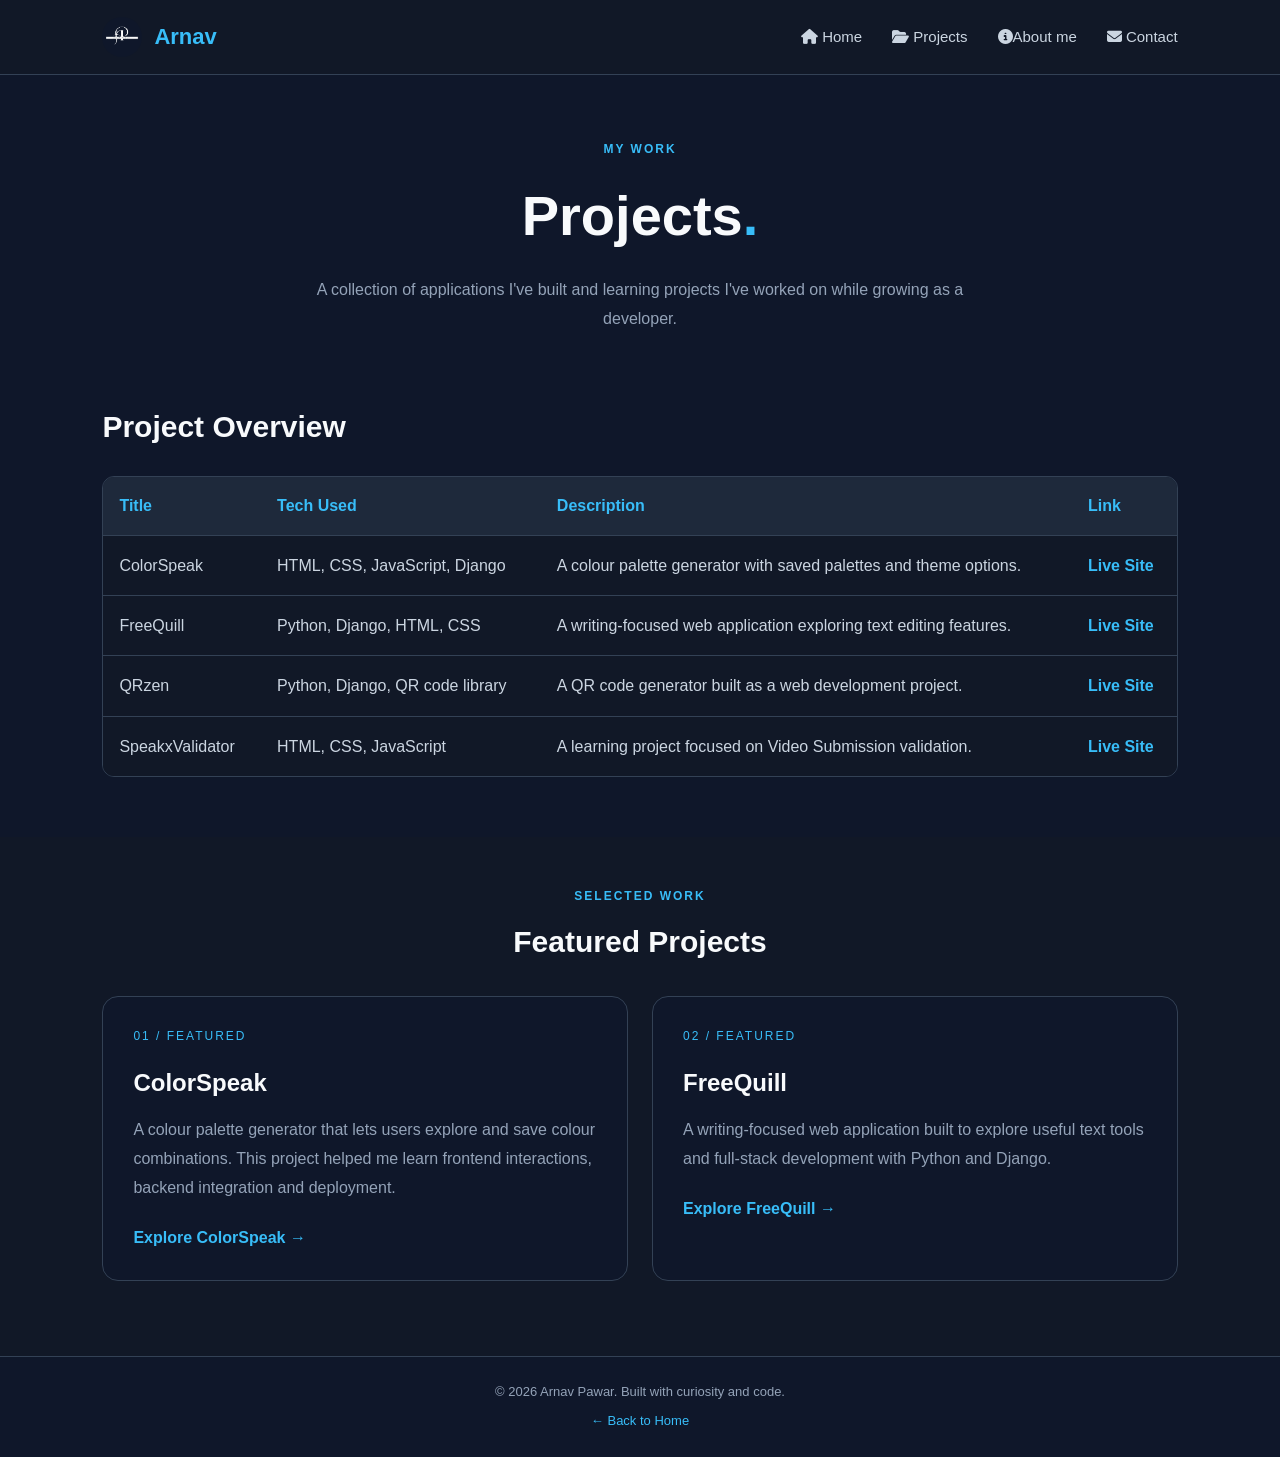
==== projects.html @ 34325a94 "inital" ====
<!DOCTYPE html>
<html lang="en">
<head>
    <meta charset="UTF-8">
    <meta name="viewport" content="width=device-width, initial-scale=1.0">
    <title>Projects | Arnav Pawar</title>
    <link rel="stylesheet" href="https://cdnjs.cloudflare.com/ajax/libs/font-awesome/6.7.2/css/all.min.css"/>
    <link rel="stylesheet" href="style.css">
</head>
<body>

    <header class="navbar">
        <a href="index.html" class="logo">
            <img src="logo.png" alt="Arnav logo">
            <span>Arnav</span>
        </a>

        <nav>
            <ul class="nav-links">
                <li><a href="index.html"> <i class="fa-solid fa-house" aria-hidden="true"></i> Home</a> </li>
                <li><a href="projects.html">  <i class="fa-solid fa-folder-open" aria-hidden="true"></i> Projects</a></li>
                <li><a href="index.html"><i class="fa-solid fa-circle-info"></i>About me</a></li>
                <li><a href="contact.html">  <i class="fa-solid fa-envelope" aria-hidden="true"></i> Contact</a></li>
            </ul>
        </nav>
    </header>

    <main class="projects-page">

        <section class="projects-hero">
            <p class="section-label">MY WORK</p>
            <h1>Projects<span>.</span></h1>
            <p>
                A collection of applications I've built and learning
                projects I've worked on while growing as a developer.
            </p>
        </section>

        <!-- Projects Table -->
        <section class="project-table-section">
            <h2>Project Overview</h2>

            <div class="table-container">
                <table>
                    <thead>
                        <tr>
                            <th scope="col">Title</th>
                            <th scope="col">Tech Used</th>
                            <th scope="col">Description</th>
                            <th scope="col">Link</th>
                        </tr>
                    </thead>

                    <tbody>
                        <tr>
                            <td>ColorSpeak</td>
                            <td>HTML, CSS, JavaScript, Django</td>
                            <td>
                                A colour palette generator with saved
                                palettes and theme options.
                            </td>
                            <td>
                                <a href="https://colorspeak.netlify.app"
                                   target="_blank"
                                   rel="noopener noreferrer">Live Site</a>
                            </td>
                        </tr>

                        <tr>
                            <td>FreeQuill</td>
                            <td>Python, Django, HTML, CSS</td>
                            <td>
                                A writing-focused web application
                                exploring text editing features.
                            </td>
                            <td>
                                <a href="https://blog-web-eez4.onrender.com/"
                                   target="_blank"
                                   rel="noopener noreferrer">Live Site</a>
                            </td>
                        </tr>

                        <tr>
                            <td>QRzen</td>
                            <td>Python, Django, QR code library</td>
                            <td>
                                A QR code generator built as a
                                web development project.
                            </td>
                            <td>
                                <a href="https://qrcodegenerator-q5nn.onrender.com/"
                                   target="_blank"
                                   rel="noopener noreferrer">Live Site</a>
                            </td>
                        </tr>

                        <tr>
                            <td>SpeakxValidator</td>
                            <td>HTML, CSS, JavaScript</td>
                            <td>
                                A learning project focused on Video Submission validation.
                            </td>
                            <td>
                                <a href="https://speakxvalidator.netlify.app/"
                                   target="_blank"
                                   rel="noopener noreferrer">Live Site</a>
                            </td>
                        </tr>
                    </tbody>
                </table>
            </div>
        </section>

   
        <section class="featured-projects">
            <div class="featured-heading">
                <p class="section-label">SELECTED WORK</p>
                <h2>Featured Projects</h2>
            </div>

            <div class="featured-grid">

                <article class="featured-card">
                    <p class="project-number">01 / FEATURED</p>
                    <h3>ColorSpeak</h3>
                    <p>
                        A colour palette generator that lets users
                        explore and save colour combinations. This
                        project helped me learn frontend interactions,
                        backend integration and deployment.
                    </p>
                    <a href="https://colorspeak.netlify.app"
                       target="_blank"
                       rel="noopener noreferrer">
                        Explore ColorSpeak →
                    </a>
                </article>

                <article class="featured-card">
                    <p class="project-number">02 / FEATURED</p>
                    <h3>FreeQuill</h3>
                    <p>
                        A writing-focused web application built to
                        explore useful text tools and full-stack
                        development with Python and Django.
                    </p>
                    <a href="https://blog-web-eez4.onrender.com"
                       target="_blank"
                       rel="noopener noreferrer">
                        Explore FreeQuill →
                    </a>
                </article>

            </div>
        </section>

    </main>

    <footer class="footer">
        <p>© 2026 Arnav Pawar. Built with curiosity and code.</p>
        <p><a href="index.html">← Back to Home</a></p>
    </footer>

</body>
</html>
---- style.css ----
* {
    margin: 0;
    padding: 0;
    box-sizing: border-box;
}


body {
    font-family: Arial, sans-serif;
    background-color: #0f172a;
    color: #f8fafc;
    line-height: 1.6;
}

a {
    transition: color 0.3s ease, background-color 0.3s ease;
}



.navbar {
    position: fixed;
    top: 0;
    left: 0;
    width: 100%;
    height: 75px;

    display: flex;
    justify-content: space-between;
    align-items: center;

    padding: 0 8%;
    background-color: #111827;
    border-bottom: 1px solid #334155;
    z-index: 1000;
}

.logo {
    display: flex;
    align-items: center;
    gap: 12px;

    color: #38bdf8;
    text-decoration: none;
    font-size: 22px;
    font-weight: bold;
}

.logo img {
    width: 40px;
    height: 40px;
    object-fit: cover;
    border-radius: 50%;
}

.nav-links {
    display: flex;
    align-items: center;
    gap: 30px;
    list-style: none;
}

.nav-links a {
    color: #cbd5e1;
    text-decoration: none;
    font-size: 15px;
}

.nav-links a:hover {
    color: #38bdf8;
}



main {
    padding-top: 75px;
}

.hero {
    min-height: 78vh;

    display: flex;
    flex-direction: column;
    justify-content: center;
    align-items: center;

    text-align: center;
    padding: 45px 20px;
}

.profile-photo {
    width: 180px;
    height: 180px;
    object-fit: cover;
    border-radius: 50%;
    border: 3px solid #38bdf8;
    margin-bottom: 20px;
}

.intro {
    color: #38bdf8;
    font-size: 13px;
    font-weight: bold;
    letter-spacing: 3px;
    margin-bottom: 8px;
}

.hero h1 {
    font-size: clamp(36px, 5vw, 60px);
    line-height: 1.2;
    margin-bottom: 8px;
}

.hero-heading {
    font-size: clamp(25px, 4vw, 42px);
    margin-bottom: 20px;
}

.hero-heading span,
.highlight {
    color: #38bdf8;
}

.hero-description {
    max-width: 650px;
    color: #94a3b8;
    font-size: 17px;
    line-height: 1.8;
    margin-bottom: 28px;
}

.hero-btn {
    display: inline-block;
    padding: 13px 26px;

    background-color: #38bdf8;
    color: #0f172a;

    text-decoration: none;
    font-weight: bold;
    border-radius: 8px;
}

.hero-btn:hover {
    background-color: #7dd3fc;
    transform: translateY(-2px);
}



.section-label {
    color: #38bdf8;
    font-size: 12px;
    letter-spacing: 2px;
    font-weight: bold;
    margin-bottom: 12px;
}

.about-box h2,
.card-heading h2,
.education-section h2,
.skills-section h2,
.links-section h2 {
    font-size: 30px;
    line-height: 1.3;
    margin-bottom: 16px;
}




.middle-row {
    display: grid;
    grid-template-columns: 1fr 2fr;
    gap: 24px;

    padding: 25px 8% 45px;
    align-items: stretch;
}

.subscribe-box,
.about-box {
    background-color: #111827;
    border: 1px solid #334155;
    border-radius: 16px;
    padding: 30px;
}

.subscribe-box h2 {
    font-size: 24px;
    margin-bottom: 12px;
}

.subscribe-box p {
    color: #94a3b8;
    margin-bottom: 22px;
    line-height: 1.7;
}

.subscribe-box form {
    display: flex;
    flex-direction: column;
    gap: 12px;
}

.subscribe-box input {
    width: 100%;
    padding: 13px;

    border: 1px solid #475569;
    border-radius: 8px;

    background-color: #0f172a;
    color: #f8fafc;
    font-size: 14px;
}

.subscribe-box input:focus {
    outline: 2px solid #38bdf8;
    outline-offset: 2px;
}

.subscribe-box button {
    padding: 13px;
    border: none;
    border-radius: 8px;

    background-color: #38bdf8;
    color: #0f172a;

    font-weight: bold;
    cursor: pointer;
}

.subscribe-box button:hover {
    background-color: #7dd3fc;
}

.about-box h3 {
    font-size: 17px;
    margin-bottom: 12px;
}

.about-box > p:last-child {
    color: #94a3b8;
    font-size: 15px;
    line-height: 1.9;
}


.card-section {
    padding: 45px 8% 70px;
}

.card-heading {
    text-align: center;
    margin-bottom: 30px;
}

.card-row {
    display: grid;
    grid-template-columns: repeat(3, 1fr);
    gap: 24px;
}

.info-card {
    display: flex;
    flex-direction: column;
    align-items: flex-start;

    background-color: #111827;
    border: 1px solid #334155;
    border-radius: 16px;
    padding: 28px;

    transition: transform 0.3s ease,
                border-color 0.3s ease;
}

.info-card:hover {
    transform: translateY(-5px);
    border-color: #38bdf8;
}

.card-icon {
    font-size: 38px;
    margin-bottom: 18px;
}

.info-card h3 {
    font-size: 21px;
    margin-bottom: 12px;
}

.info-card p {
    color: #94a3b8;
    font-size: 14px;
    line-height: 1.8;
    margin-bottom: 20px;
}

.info-card a {
    color: #38bdf8;
    text-decoration: none;
    font-weight: bold;
    margin-top: auto;
}

.info-card a:hover {
    color: #7dd3fc;
}



.education-section {
    padding: 60px 8%;
    background-color: #111827;
}

.education-list {
    padding-left: 25px;
    margin-top: 25px;
}

.education-list li {
    padding: 0 0 25px 10px;
}

.education-list li:last-child {
    padding-bottom: 0;
}

.education-list li::marker {
    color: #38bdf8;
    font-weight: bold;
}

.education-list h3 {
    font-size: 18px;
    margin-bottom: 5px;
}

.education-list p {
    color: #94a3b8;
    max-width: 650px;
}



.skills-section {
    padding: 60px 8%;
}

.skills-list {
    display: flex;
    flex-wrap: wrap;
    gap: 12px;
    cursor: pointer;

    list-style: none;
    margin-top: 25px;
}

.skills-list li {
    background-color: #111827;
    border: 1px solid #334155;
    border-radius: 8px;

    padding: 10px 18px;
    color: #cbd5e1;
}

.skills-list li:hover {
    border-color: #38bdf8;
    color: #38bdf8;
}



.links-section {
    padding: 55px 8%;
    background-color: #111827;
}

.links-section p {
    color: #94a3b8;
    margin-bottom: 12px;
}

.links-section a {
    color: #38bdf8;
    text-decoration: none;
}

.links-section a:hover {
    color: #7dd3fc;
    text-decoration: underline;
}


.footer {
    padding: 25px 8%;
    text-align: center;
    border-top: 1px solid #334155;
    color: #94a3b8;
    font-size: 13px;
}


@media (max-width: 900px) {
    .navbar {
        padding: 0 5%;
    }

    .middle-row {
        grid-template-columns: 1fr 1.5fr;
        padding-left: 5%;
        padding-right: 5%;
    }

    .card-section {
        padding-left: 5%;
        padding-right: 5%;
    }

    .card-row {
        gap: 16px;
    }

    .info-card {
        padding: 22px;
    }
}


@media (max-width: 650px) {
    .navbar {
        height: auto;
        min-height: 75px;
        padding: 12px 4%;
        gap: 12px;
    }

    .logo {
        gap: 8px;
        font-size: 17px;
    }

    .logo img {
        width: 32px;
        height: 32px;
    }

    .nav-links {
        gap: 10px;
    }

    .nav-links a {
        font-size: 11px;
    }

    main {
        padding-top: 75px;
    }

    .hero {
        min-height: auto;
        padding: 65px 20px;
    }

    .profile-photo {
        width: 135px;
        height: 135px;
    }

    .hero-description {
        font-size: 15px;
    }

    .middle-row {
        grid-template-columns: 1fr;
        padding: 20px 5% 35px;
        gap: 18px;
    }

    .subscribe-box,
    .about-box {
        padding: 24px;
    }

    .card-section {
        padding: 40px 5%;
    }

    .card-row {
        grid-template-columns: 1fr;
    }

    .education-section,
    .skills-section,
    .links-section {
        padding: 45px 5%;
    }

    .about-box h2,
    .card-heading h2,
    .education-section h2,
    .skills-section h2,
    .links-section h2 {
        font-size: 26px;
    }
}



/* =========================
   PROJECTS PAGE
========================= */

.projects-page {
    padding-top: 75px;
}

.projects-hero,
.contact-hero {
    padding: 65px 8% 40px;
    text-align: center;
}

.projects-hero h1,
.contact-hero h1 {
    font-size: clamp(38px, 5vw, 56px);
    margin-bottom: 15px;
}

.projects-hero h1 span,
.contact-hero h1 span {
    color: #38bdf8;
}

.projects-hero > p:last-child,
.contact-hero > p:last-child {
    max-width: 650px;
    margin: 0 auto;
    color: #94a3b8;
    line-height: 1.8;
}

/* Projects table */

.project-table-section {
    padding: 30px 8% 60px;
}

.project-table-section h2,
.featured-heading h2 {
    font-size: 30px;
    margin-bottom: 25px;
}

.table-container {
    width: 100%;
    overflow-x: auto;
    border: 1px solid #334155;
    border-radius: 12px;
}

.table-container table {
    width: 100%;
    min-width: 700px;
    border-collapse: collapse;
    text-align: left;
}

.table-container th {
    padding: 16px;
    background-color: #1e293b;
    color: #38bdf8;
}

.table-container td {
    padding: 16px;
    border-top: 1px solid #334155;
    color: #cbd5e1;
    line-height: 1.7;
    vertical-align: top;
}

.table-container tbody tr {
    background-color: #111827;
}

.table-container tbody tr:hover {
    background-color: #1e293b;
}

.table-container td a {
    color: #38bdf8;
    text-decoration: none;
    font-weight: bold;
}


.featured-projects {
    padding: 50px 8% 75px;
    background-color: #111827;
}

.featured-heading {
    text-align: center;
    margin-bottom: 30px;
}

.featured-grid {
    display: grid;
    grid-template-columns: repeat(2, minmax(0, 1fr));
    gap: 24px;
}

.featured-card {
    padding: 30px;
    background-color: #0f172a;
    border: 1px solid #334155;
    border-radius: 16px;
    transition: transform 0.3s ease,
                border-color 0.3s ease;
}

.featured-card:hover {
    transform: translateY(-5px);
    border-color: #38bdf8;
}

.project-number {
    color: #38bdf8;
    font-size: 12px;
    letter-spacing: 2px;
    margin-bottom: 18px;
}

.featured-card h3 {
    font-size: 24px;
    margin-bottom: 14px;
}

.featured-card > p:not(.project-number) {
    color: #94a3b8;
    line-height: 1.8;
    margin-bottom: 22px;
}

.featured-card a {
    color: #38bdf8;
    text-decoration: none;
    font-weight: bold;
}



.contact-page {
    padding-top: 75px;
}

.contact-layout {
    display: grid;
    grid-template-columns: minmax(0, 1.2fr) minmax(0, 0.8fr);
    align-items: start;
    gap: 28px;
    padding: 25px 8% 75px;
}

.contact-form-box,
.contact-map-box {
    min-width: 0;
    padding: 30px;
    background-color: #111827;
    border: 1px solid #334155;
    border-radius: 16px;
}

.contact-form-box h2,
.contact-map-box h2 {
    font-size: 25px;
    margin-bottom: 22px;
}

.contact-map-box > p {
    color: #94a3b8;
    margin-bottom: 18px;
}

.contact-map-box iframe {
    display: block;
    width: 100%;
    max-width: 100%;
    border-radius: 10px;
}

/* Form fields */

.form-group {
    margin-bottom: 22px;
}

.form-group > label,
.form-group legend {
    display: block;
    color: #e2e8f0;
    font-weight: bold;
    margin-bottom: 9px;
}

.form-group input:not([type="radio"]),
.form-group select,
.form-group textarea {
    display: block;
    width: 100%;
    padding: 13px 14px;

    background-color: #0f172a;
    color: #f8fafc;

    border: 1px solid #475569;
    border-radius: 8px;

    font: inherit;
}

.form-group input[type="file"] {
    font-size: 13px;
}

.form-group textarea {
    resize: vertical;
    min-height: 130px;
}

.form-group input::placeholder,
.form-group textarea::placeholder {
    color: #94a3b8;
}

.form-group input:focus,
.form-group select:focus,
.form-group textarea:focus {
    outline: 2px solid #38bdf8;
    outline-offset: 2px;
}

.form-group select option {
    background-color: #111827;
    color: #f8fafc;
}



.radio-group {
    border: none;
    padding: 0;
}

.radio-group legend {
    margin-bottom: 12px;
}

.radio-option {
    display: inline-flex;
    align-items: center;
    gap: 7px;
    margin: 0 16px 8px 0;
}

.radio-option input {
    accent-color: #38bdf8;
}

.radio-option label {
    color: #cbd5e1;
}



.consent-option {
    display: flex;
    align-items: flex-start;
    gap: 10px;
    margin-bottom: 24px;
}

.consent-option input {
    margin-top: 5px;
    accent-color: #38bdf8;
}

.consent-option label {
    color: #cbd5e1;
    font-size: 14px;
    line-height: 1.7;
}



.form-buttons {
    display: flex;
    flex-wrap: wrap;
    gap: 12px;
}

.form-buttons button {
    padding: 12px 22px;
    border: none;
    border-radius: 8px;

    background-color: #38bdf8;
    color: #0f172a;

    font-size: 15px;
    font-weight: bold;
    cursor: pointer;
}

.form-buttons button:hover {
    background-color: #7dd3fc;
}

.form-buttons .reset-btn {
    background-color: transparent;
    color: #cbd5e1;
    border: 1px solid #475569;
}

.form-buttons .reset-btn:hover {
    background-color: #1e293b;
}



.footer a {
    display: inline-block;
    margin-top: 8px;
    color: #38bdf8;
    text-decoration: none;
}


@media (max-width: 900px) {
    .contact-layout {
        grid-template-columns: 1fr;
        padding-left: 5%;
        padding-right: 5%;
    }

    .project-table-section,
    .featured-projects {
        padding-left: 5%;
        padding-right: 5%;
    }
}

@media (max-width: 650px) {
    .projects-hero,
    .contact-hero {
        padding: 45px 5% 30px;
    }

    .featured-grid {
        grid-template-columns: 1fr;
    }

    .contact-form-box,
    .contact-map-box {
        padding: 22px;
    }
}
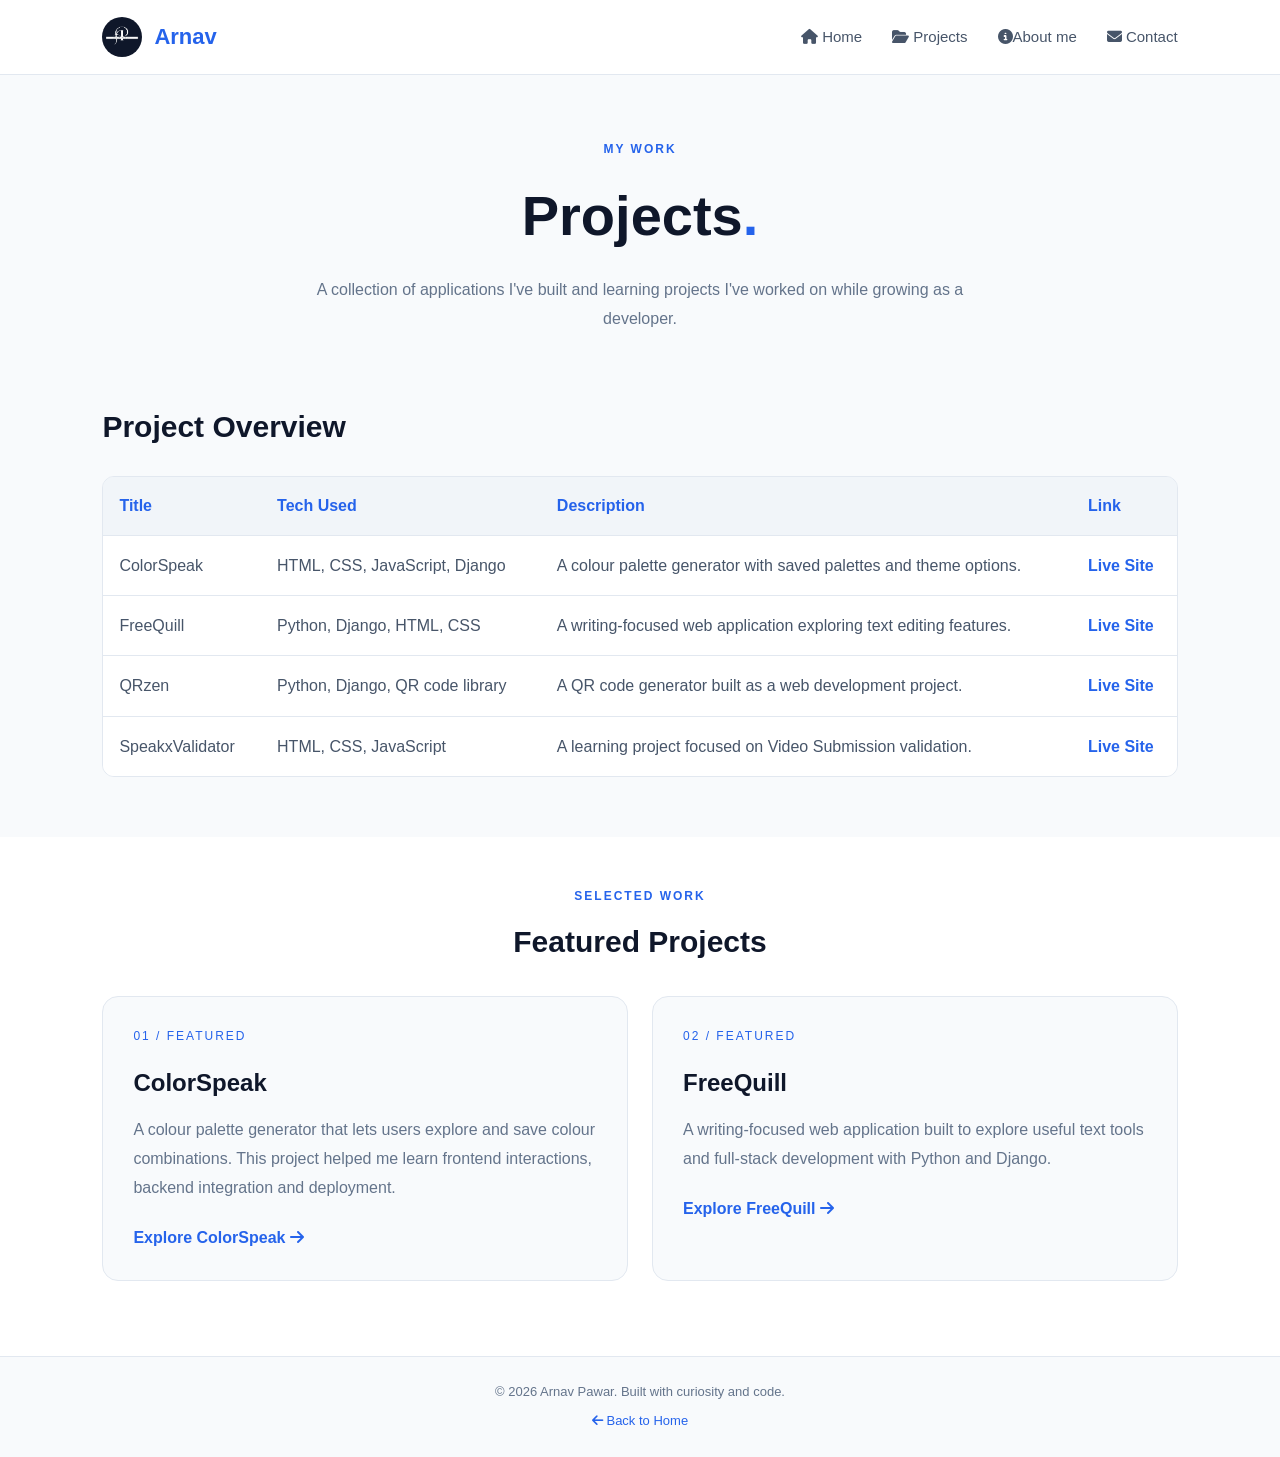
==== commit 2f06be96: "minor change" ====
--- a/projects.html
+++ b/projects.html
@@ -133,7 +133,7 @@
                     <a href="https://colorspeak.netlify.app"
                        target="_blank"
                        rel="noopener noreferrer">
-                        Explore ColorSpeak →
+                        Explore ColorSpeak <i class="fa-solid fa-arrow-right"></i>
                     </a>
                 </article>
 
@@ -148,7 +148,7 @@
                     <a href="https://blog-web-eez4.onrender.com"
                        target="_blank"
                        rel="noopener noreferrer">
-                        Explore FreeQuill →
+                        Explore FreeQuill <i class="fa-solid fa-arrow-right"></i>
                     </a>
                 </article>
 
@@ -159,7 +159,7 @@
 
     <footer class="footer">
         <p>© 2026 Arnav Pawar. Built with curiosity and code.</p>
-        <p><a href="index.html">← Back to Home</a></p>
+        <p><a href="index.html"><i class="fa-solid fa-arrow-left"></i> Back to Home</a></p>
     </footer>
 
 </body>
--- a/style.css
+++ b/style.css
@@ -8,8 +8,8 @@
 
 body {
     font-family: Arial, sans-serif;
-    background-color: #0f172a;
-    color: #f8fafc;
+    background-color: #f8fafc;
+    color: #0f172a;
     line-height: 1.6;
 }
 
@@ -31,8 +31,8 @@
     align-items: center;
 
     padding: 0 8%;
-    background-color: #111827;
-    border-bottom: 1px solid #334155;
+    background-color: #ffffff;
+    border-bottom: 1px solid #e2e8f0;
     z-index: 1000;
 }
 
@@ -41,7 +41,7 @@
     align-items: center;
     gap: 12px;
 
-    color: #38bdf8;
+    color: #2563eb;
     text-decoration: none;
     font-size: 22px;
     font-weight: bold;
@@ -62,13 +62,13 @@
 }
 
 .nav-links a {
-    color: #cbd5e1;
+    color: #475569;
     text-decoration: none;
     font-size: 15px;
 }
 
 .nav-links a:hover {
-    color: #38bdf8;
+    color: #2563eb;
 }
 
 
@@ -99,7 +99,7 @@
 }
 
 .intro {
-    color: #38bdf8;
+    color: #2563eb;
     font-size: 13px;
     font-weight: bold;
     letter-spacing: 3px;
@@ -119,12 +119,12 @@
 
 .hero-heading span,
 .highlight {
-    color: #38bdf8;
+    color: #2563eb;
 }
 
 .hero-description {
     max-width: 650px;
-    color: #94a3b8;
+    color: #64748b;
     font-size: 17px;
     line-height: 1.8;
     margin-bottom: 28px;
@@ -134,8 +134,8 @@
     display: inline-block;
     padding: 13px 26px;
 
-    background-color: #38bdf8;
-    color: #0f172a;
+    background-color: #2563eb;
+    color: #ffffff;
 
     text-decoration: none;
     font-weight: bold;
@@ -143,14 +143,14 @@
 }
 
 .hero-btn:hover {
-    background-color: #7dd3fc;
+    background-color: #1d4ed8;
     transform: translateY(-2px);
 }
 
 
 
 .section-label {
-    color: #38bdf8;
+    color: #2563eb;
     font-size: 12px;
     letter-spacing: 2px;
     font-weight: bold;
@@ -181,8 +181,8 @@
 
 .subscribe-box,
 .about-box {
-    background-color: #111827;
-    border: 1px solid #334155;
+    background-color: #ffffff;
+    border: 1px solid #e2e8f0;
     border-radius: 16px;
     padding: 30px;
 }
@@ -193,7 +193,7 @@
 }
 
 .subscribe-box p {
-    color: #94a3b8;
+    color: #64748b;
     margin-bottom: 22px;
     line-height: 1.7;
 }
@@ -208,16 +208,16 @@
     width: 100%;
     padding: 13px;
 
-    border: 1px solid #475569;
+    border: 1px solid #cbd5e1;
     border-radius: 8px;
 
-    background-color: #0f172a;
-    color: #f8fafc;
+    background-color: #f8fafc;
+    color: #0f172a;
     font-size: 14px;
 }
 
 .subscribe-box input:focus {
-    outline: 2px solid #38bdf8;
+    outline: 2px solid #2563eb;
     outline-offset: 2px;
 }
 
@@ -226,15 +226,15 @@
     border: none;
     border-radius: 8px;
 
-    background-color: #38bdf8;
-    color: #0f172a;
+    background-color: #2563eb;
+    color: #ffffff;
 
     font-weight: bold;
     cursor: pointer;
 }
 
 .subscribe-box button:hover {
-    background-color: #7dd3fc;
+    background-color: #1d4ed8;
 }
 
 .about-box h3 {
@@ -243,7 +243,7 @@
 }
 
 .about-box > p:last-child {
-    color: #94a3b8;
+    color: #64748b;
     font-size: 15px;
     line-height: 1.9;
 }
@@ -269,8 +269,8 @@
     flex-direction: column;
     align-items: flex-start;
 
-    background-color: #111827;
-    border: 1px solid #334155;
+    background-color: #ffffff;
+    border: 1px solid #e2e8f0;
     border-radius: 16px;
     padding: 28px;
 
@@ -280,7 +280,7 @@
 
 .info-card:hover {
     transform: translateY(-5px);
-    border-color: #38bdf8;
+    border-color: #2563eb;
 }
 
 .card-icon {
@@ -294,28 +294,28 @@
 }
 
 .info-card p {
-    color: #94a3b8;
+    color: #64748b;
     font-size: 14px;
     line-height: 1.8;
     margin-bottom: 20px;
 }
 
 .info-card a {
-    color: #38bdf8;
+    color: #2563eb;
     text-decoration: none;
     font-weight: bold;
     margin-top: auto;
 }
 
 .info-card a:hover {
-    color: #7dd3fc;
+    color: #1d4ed8;
 }
 
 
 
 .education-section {
     padding: 60px 8%;
-    background-color: #111827;
+    background-color: #ffffff;
 }
 
 .education-list {
@@ -332,7 +332,7 @@
 }
 
 .education-list li::marker {
-    color: #38bdf8;
+    color: #2563eb;
     font-weight: bold;
 }
 
@@ -342,7 +342,7 @@
 }
 
 .education-list p {
-    color: #94a3b8;
+    color: #64748b;
     max-width: 650px;
 }
 
@@ -363,38 +363,38 @@
 }
 
 .skills-list li {
-    background-color: #111827;
-    border: 1px solid #334155;
+    background-color: #ffffff;
+    border: 1px solid #e2e8f0;
     border-radius: 8px;
 
     padding: 10px 18px;
-    color: #cbd5e1;
+    color: #475569;
 }
 
 .skills-list li:hover {
-    border-color: #38bdf8;
-    color: #38bdf8;
+    border-color: #2563eb;
+    color: #2563eb;
 }
 
 
 
 .links-section {
     padding: 55px 8%;
-    background-color: #111827;
+    background-color: #ffffff;
 }
 
 .links-section p {
-    color: #94a3b8;
+    color: #64748b;
     margin-bottom: 12px;
 }
 
 .links-section a {
-    color: #38bdf8;
+    color: #2563eb;
     text-decoration: none;
 }
 
 .links-section a:hover {
-    color: #7dd3fc;
+    color: #1d4ed8;
     text-decoration: underline;
 }
 
@@ -402,8 +402,8 @@
 .footer {
     padding: 25px 8%;
     text-align: center;
-    border-top: 1px solid #334155;
-    color: #94a3b8;
+    border-top: 1px solid #e2e8f0;
+    color: #64748b;
     font-size: 13px;
 }
 
@@ -536,14 +536,14 @@
 
 .projects-hero h1 span,
 .contact-hero h1 span {
-    color: #38bdf8;
+    color: #2563eb;
 }
 
 .projects-hero > p:last-child,
 .contact-hero > p:last-child {
     max-width: 650px;
     margin: 0 auto;
-    color: #94a3b8;
+    color: #64748b;
     line-height: 1.8;
 }
 
@@ -562,7 +562,7 @@
 .table-container {
     width: 100%;
     overflow-x: auto;
-    border: 1px solid #334155;
+    border: 1px solid #e2e8f0;
     border-radius: 12px;
 }
 
@@ -575,28 +575,28 @@
 
 .table-container th {
     padding: 16px;
-    background-color: #1e293b;
-    color: #38bdf8;
+    background-color: #f1f5f9;
+    color: #2563eb;
 }
 
 .table-container td {
     padding: 16px;
-    border-top: 1px solid #334155;
-    color: #cbd5e1;
+    border-top: 1px solid #e2e8f0;
+    color: #475569;
     line-height: 1.7;
     vertical-align: top;
 }
 
 .table-container tbody tr {
-    background-color: #111827;
+    background-color: #ffffff;
 }
 
 .table-container tbody tr:hover {
-    background-color: #1e293b;
+    background-color: #f1f5f9;
 }
 
 .table-container td a {
-    color: #38bdf8;
+    color: #2563eb;
     text-decoration: none;
     font-weight: bold;
 }
@@ -604,7 +604,7 @@
 
 .featured-projects {
     padding: 50px 8% 75px;
-    background-color: #111827;
+    background-color: #ffffff;
 }
 
 .featured-heading {
@@ -620,8 +620,8 @@
 
 .featured-card {
     padding: 30px;
-    background-color: #0f172a;
-    border: 1px solid #334155;
+    background-color: #f8fafc;
+    border: 1px solid #e2e8f0;
     border-radius: 16px;
     transition: transform 0.3s ease,
                 border-color 0.3s ease;
@@ -629,11 +629,11 @@
 
 .featured-card:hover {
     transform: translateY(-5px);
-    border-color: #38bdf8;
+    border-color: #2563eb;
 }
 
 .project-number {
-    color: #38bdf8;
+    color: #2563eb;
     font-size: 12px;
     letter-spacing: 2px;
     margin-bottom: 18px;
@@ -645,13 +645,13 @@
 }
 
 .featured-card > p:not(.project-number) {
-    color: #94a3b8;
+    color: #64748b;
     line-height: 1.8;
     margin-bottom: 22px;
 }
 
 .featured-card a {
-    color: #38bdf8;
+    color: #2563eb;
     text-decoration: none;
     font-weight: bold;
 }
@@ -674,8 +674,8 @@
 .contact-map-box {
     min-width: 0;
     padding: 30px;
-    background-color: #111827;
-    border: 1px solid #334155;
+    background-color: #ffffff;
+    border: 1px solid #e2e8f0;
     border-radius: 16px;
 }
 
@@ -686,7 +686,7 @@
 }
 
 .contact-map-box > p {
-    color: #94a3b8;
+    color: #64748b;
     margin-bottom: 18px;
 }
 
@@ -706,7 +706,7 @@
 .form-group > label,
 .form-group legend {
     display: block;
-    color: #e2e8f0;
+    color: #334155;
     font-weight: bold;
     margin-bottom: 9px;
 }
@@ -718,10 +718,10 @@
     width: 100%;
     padding: 13px 14px;
 
-    background-color: #0f172a;
-    color: #f8fafc;
-
-    border: 1px solid #475569;
+    background-color: #f8fafc;
+    color: #0f172a;
+
+    border: 1px solid #cbd5e1;
     border-radius: 8px;
 
     font: inherit;
@@ -738,19 +738,19 @@
 
 .form-group input::placeholder,
 .form-group textarea::placeholder {
-    color: #94a3b8;
+    color: #64748b;
 }
 
 .form-group input:focus,
 .form-group select:focus,
 .form-group textarea:focus {
-    outline: 2px solid #38bdf8;
+    outline: 2px solid #2563eb;
     outline-offset: 2px;
 }
 
 .form-group select option {
-    background-color: #111827;
-    color: #f8fafc;
+    background-color: #ffffff;
+    color: #0f172a;
 }
 
 
@@ -772,11 +772,11 @@
 }
 
 .radio-option input {
-    accent-color: #38bdf8;
+    accent-color: #2563eb;
 }
 
 .radio-option label {
-    color: #cbd5e1;
+    color: #475569;
 }
 
 
@@ -790,11 +790,11 @@
 
 .consent-option input {
     margin-top: 5px;
-    accent-color: #38bdf8;
+    accent-color: #2563eb;
 }
 
 .consent-option label {
-    color: #cbd5e1;
+    color: #475569;
     font-size: 14px;
     line-height: 1.7;
 }
@@ -812,8 +812,8 @@
     border: none;
     border-radius: 8px;
 
-    background-color: #38bdf8;
-    color: #0f172a;
+    background-color: #2563eb;
+    color: #ffffff;
 
     font-size: 15px;
     font-weight: bold;
@@ -821,17 +821,17 @@
 }
 
 .form-buttons button:hover {
-    background-color: #7dd3fc;
+    background-color: #1d4ed8;
 }
 
 .form-buttons .reset-btn {
     background-color: transparent;
-    color: #cbd5e1;
-    border: 1px solid #475569;
+    color: #475569;
+    border: 1px solid #cbd5e1;
 }
 
 .form-buttons .reset-btn:hover {
-    background-color: #1e293b;
+    background-color: #f1f5f9;
 }
 
 
@@ -839,7 +839,7 @@
 .footer a {
     display: inline-block;
     margin-top: 8px;
-    color: #38bdf8;
+    color: #2563eb;
     text-decoration: none;
 }
 
